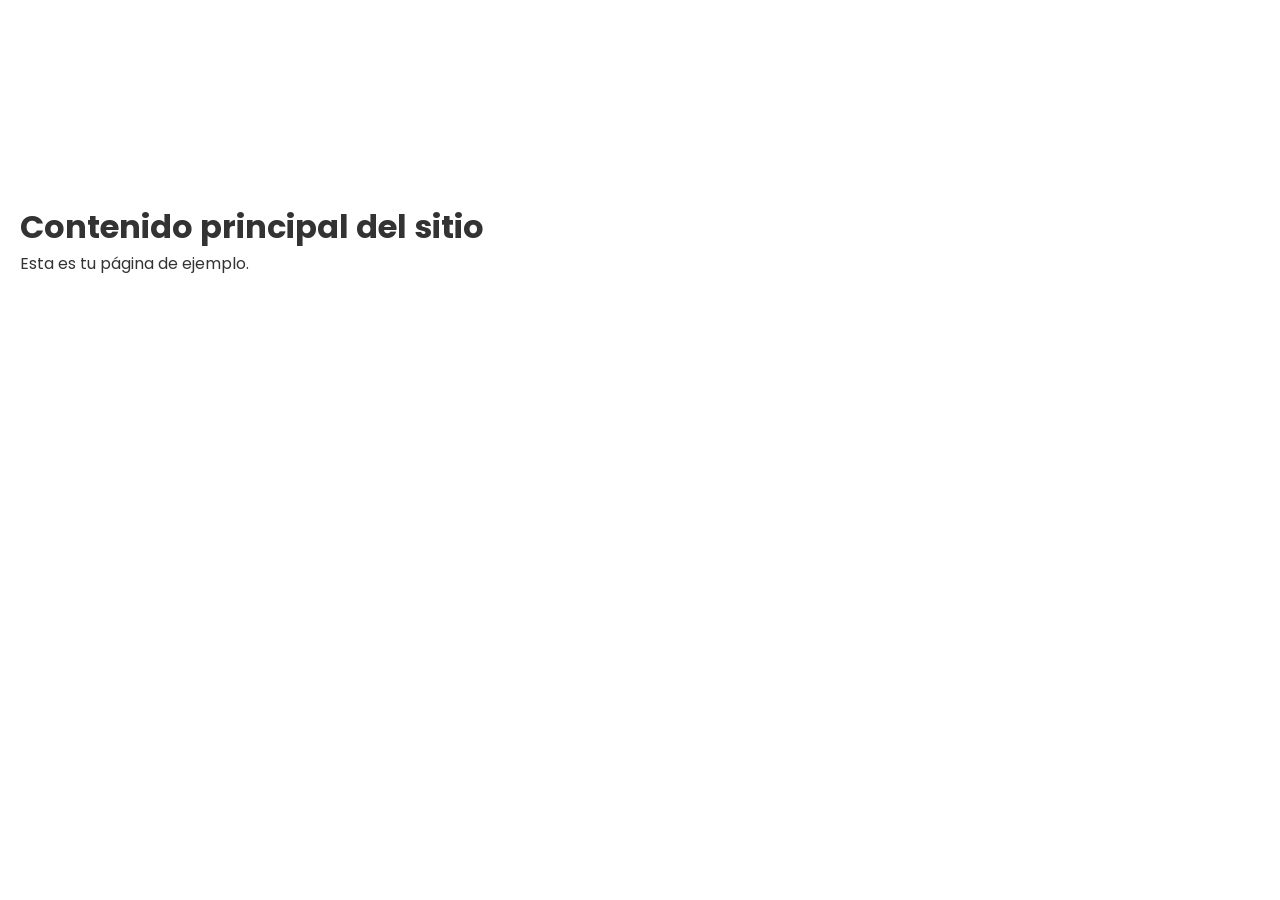
==== index2.html @ afbf04a9 "Create index2.html" ====
<!doctype html>
<html lang="es">
<head>
  <meta charset="utf-8" />
  <meta name="viewport" content="width=device-width,initial-scale=1" />
  <title>MiBlog LED</title>

  <link href="https://fonts.googleapis.com/css2?family=Poppins:wght@400;500;600;700&display=swap" rel="stylesheet">
  <link rel="stylesheet" href="es/web/barra.css">
</head>
<body>

  <!-- Aquí se insertará la barra -->
  <div id="barra-container"></div>

  <main style="padding:80px 20px;color:#333;">
    <h1>Contenido principal del sitio</h1>
    <p>Esta es tu página de ejemplo.</p>
  </main>

  <script src="es/web/barra.js"></script>
</body>
</html>
---- es/web/barra.css ----
:root{
  --bg: linear-gradient(to right, #FF5757, #8C52FF);
  --light:#fff;
  --hoverText:#fff;
  --transition:0.25s;
}
*{box-sizing:border-box;margin:0;padding:0}
body{
  font-family:"Poppins", sans-serif;
  background:#fff;
  color:var(--light);
}

/* HEADER */
.header{
  position:relative;
  top:0;
  display:flex;
  align-items:center;
  justify-content:space-between;
  padding:20px 28px 26px;
  background:var(--bg);
  z-index:1000;
  transition:all 0.4s ease;
}

/* CLASE FIJA */
.header.fixed{
  position:fixed;
  top:0;
  left:0;
  width:100%;
  box-shadow:0 4px 20px rgba(0,0,0,0.4);
  animation:fadeSlideDown .4s ease forwards;
}
@keyframes fadeSlideDown{
  from{transform:translateY(-100%);opacity:0;}
  to{transform:translateY(0);opacity:1;}
}

/* LÍNEA LED */
.header::after{
  content:"";
  position:absolute;
  bottom:0;
  left:0;
  width:100%;
  height:4px;
  background:linear-gradient(90deg,#00ffff,#ff00ff,#00ffff);
  background-size:200% 100%;
  animation:ledBar 3s linear infinite;
}
@keyframes ledBar{
  0%{background-position:0% 0;}
  100%{background-position:200% 0;}
}

/* LOGO */
.brand{
  font-weight:700;
  font-size:1.5rem;
  color:var(--hoverText);
}

/* NAV PRINCIPAL */
.navlinks{
  display:none;
  align-items:center;
  gap:50px;
}
.navlinks li{
  list-style:none;
  position:relative;
}
.navlinks button{
  background:none;
  border:none;
  color:var(--light);
  font-weight:600;
  cursor:pointer;
  display:flex;
  align-items:center;
  gap:6px;
  font-size:1.15rem;
  position:relative;
  transition:color var(--transition);
}
@media(min-width:720px){
  .navlinks button:hover{color:var(--hoverText);}
}

/* ICONO CHEVRON */
.chevron{
  width:20px;
  height:20px;
  stroke:currentColor;
  stroke-width:2;
  transition:transform 0.35s cubic-bezier(.4,1.4,.4,1);
}
.chevron.open{
  transform:rotate(180deg);
}

/* 🔹 MÓVIL: por defecto hacia abajo */
@media(max-width:719px){
  .mobile-toggle .chevron{
    transform:rotate(0deg); /* cerrado = V normal */
  }
  .mobile-toggle.open .chevron{
    transform:rotate(180deg); /* abierto = V invertida */
  }
}

/* BANDERAS */
.flag{
  width:22px;
  height:22px;
  border-radius:50%;
  object-fit:cover;
}

/* SUBMENÚ ESCRITORIO */
.submenu{
  display:none;
  position:absolute;
  top:120%;
  margin-top:16px;
  left:0;
  background:var(--bg);
  border-radius:10px;
  padding:0;
  min-width:200px;
  box-shadow:0 0 30px rgba(0,0,0,0.4);
  z-index:-1;
  animation:fadeSlide .25s ease forwards;
}
@keyframes fadeSlide{
  from{opacity:0;transform:translateY(-6px);}
  to{opacity:1;transform:translateY(0);}
}
.submenu a{
  display:flex;
  align-items:center;
  gap:8px;
  padding:10px 18px;
  color:#fff;
  text-decoration:none;
  font-weight:500;
  transition:transform var(--transition);
}
@media(min-width:720px){
  .submenu a:hover{
    background:none;
    transform:scale(1.05);
    color:inherit;
  }
}

/* HAMBURGUESA */
.actions{display:flex;align-items:center;}
.hamburger{
  width:30px;
  height:22px;
  cursor:pointer;
  border:0;
  background:transparent;
  display:flex;
  flex-direction:column;
  justify-content:space-between;
}
.hamburger span{
  display:block;
  height:3px;
  width:100%;
  background:#fff;
  border-radius:2px;
  transition:all 0.3s ease;
}
.hamburger.active span:nth-child(1){transform:rotate(45deg) translate(5px,5px);}
.hamburger.active span:nth-child(2){opacity:0;}
.hamburger.active span:nth-child(3){transform:rotate(-45deg) translate(5px,-5px);}

/* MENÚ MÓVIL */
#menuList{
  display:none;
  position:fixed;
  top:0;
  left:0;
  width:100%;
  height:100vh;
  background:var(--bg);
  padding:90px 20px 40px;
  overflow-y:auto;
  z-index:900;
}
#menuList ul{list-style:none;}
#menuList button{
  width:100%;
  background:none;
  border:none;
  display:flex;
  align-items:center;
  justify-content:space-between;
  padding:14px 0;
  color:#fff;
  font-weight:600;
  font-size:1.1rem;
  cursor:pointer;
  transition:all var(--transition);
}
#menuList button:hover{color:#fff;}

/* SUBMENÚ MÓVIL */
.mobile-submenu{
  display:none;
  padding-left:16px;
  border-left:2px solid rgba(255,255,255,0.4);
}
.mobile-submenu a{
  display:flex;
  align-items:center;
  gap:8px;
  color:#fff;
  padding:6px 0;
  text-decoration:none;
  transition:color var(--transition);
}
.mobile-submenu a:hover{color:#fff;}

/* --- ESCRITORIO --- */
@media(min-width:720px){
  .navlinks{display:flex;}
  .header{
    justify-content:center;
    padding:22px 50px 28px;
  }
  .brand{
    position:absolute;
    left:36px;
    color:#fff;
  }
  .actions{display:none !important;}
  #menuList{display:none !important;}
}
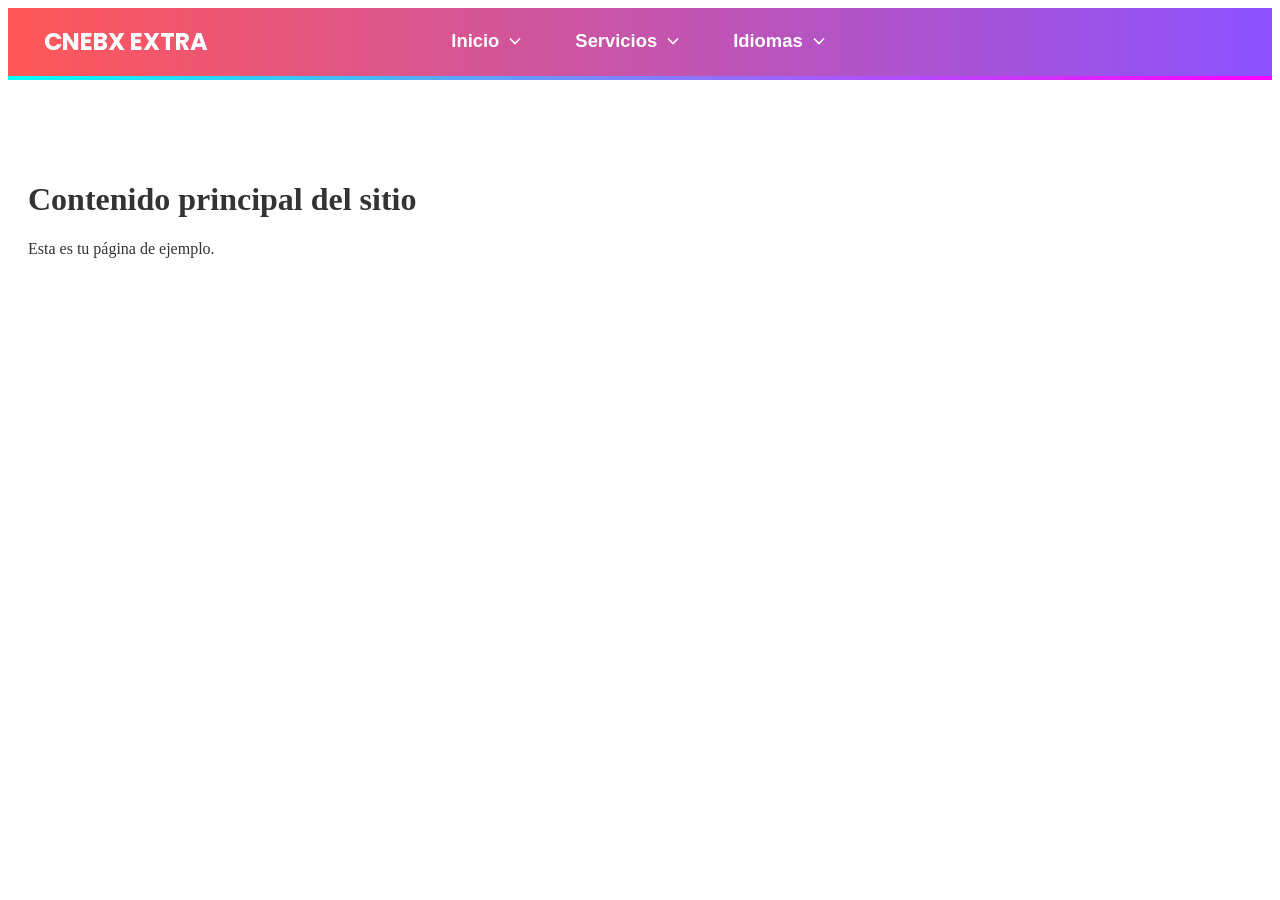
==== commit ca4db381: "Update index2.html" ====
--- a/index2.html
+++ b/index2.html
@@ -6,7 +6,7 @@
   <title>MiBlog LED</title>
 
   <link href="https://fonts.googleapis.com/css2?family=Poppins:wght@400;500;600;700&display=swap" rel="stylesheet">
-  <link rel="stylesheet" href="es/web/barra.css">
+  <link rel="stylesheet" href="/conf/barra.css">
 </head>
 <body>
 
@@ -18,6 +18,6 @@
     <p>Esta es tu página de ejemplo.</p>
   </main>
 
-  <script src="es/web/barra.js"></script>
+  <script src="/conf/barra.js"></script>
 </body>
 </html>
--- a/conf/barra.css
+++ b/conf/barra.css
@@ -0,0 +1,248 @@
+#cnebbarra {
+  --bg: linear-gradient(to right, #FF5757, #8C52FF);
+  --light: #fff;
+  --hoverText: #fff;
+  --transition: 0.25s;
+  font-family: "Poppins", sans-serif;
+  color: var(--light);
+}
+
+#cnebbarra * {
+  box-sizing: border-box;
+  margin: 0;
+  padding: 0;
+}
+
+/* HEADER */
+#cnebbarra .header {
+  position: relative;
+  top: 0;
+  display: flex;
+  align-items: center;
+  justify-content: space-between;
+  padding: 20px 28px 26px;
+  background: var(--bg);
+  z-index: 1000;
+  transition: all 0.4s ease;
+}
+
+#cnebbarra .header.fixed {
+  position: fixed;
+  top: 0;
+  left: 0;
+  width: 100%;
+  box-shadow: 0 4px 20px rgba(0,0,0,0.4);
+  animation: cneb-fadeSlideDown .4s ease forwards;
+}
+
+@keyframes cneb-fadeSlideDown {
+  from { transform: translateY(-100%); opacity: 0; }
+  to { transform: translateY(0); opacity: 1; }
+}
+
+/* LÍNEA LED */
+#cnebbarra .header::after {
+  content: "";
+  position: absolute;
+  bottom: 0;
+  left: 0;
+  width: 100%;
+  height: 4px;
+  background: linear-gradient(90deg, #00ffff, #ff00ff, #00ffff);
+  background-size: 200% 100%;
+  animation: cneb-ledBar 3s linear infinite;
+}
+
+@keyframes cneb-ledBar {
+  0% { background-position: 0% 0; }
+  100% { background-position: 200% 0; }
+}
+
+/* LOGO */
+#cnebbarra .brand {
+  font-weight: 700;
+  font-size: 1.5rem;
+  color: var(--hoverText);
+}
+
+/* NAV PRINCIPAL */
+#cnebbarra .navlinks {
+  display: none;
+  align-items: center;
+  gap: 50px;
+}
+
+#cnebbarra .navlinks li {
+  list-style: none;
+  position: relative;
+}
+
+#cnebbarra .navlinks button {
+  background: none;
+  border: none;
+  color: var(--light);
+  font-weight: 600;
+  cursor: pointer;
+  display: flex;
+  align-items: center;
+  gap: 6px;
+  font-size: 1.15rem;
+  position: relative;
+  transition: color var(--transition);
+}
+
+@media (min-width: 720px) {
+  #cnebbarra .navlinks button:hover { color: var(--hoverText); }
+}
+
+/* ICONO CHEVRON */
+#cnebbarra .chevron {
+  width: 20px;
+  height: 20px;
+  stroke: currentColor;
+  stroke-width: 2;
+  transition: transform 0.35s cubic-bezier(.4,1.4,.4,1);
+}
+#cnebbarra .chevron.open { transform: rotate(180deg); }
+
+@media (max-width: 719px) {
+  #cnebbarra .mobile-toggle .chevron { transform: rotate(0deg); }
+  #cnebbarra .mobile-toggle.open .chevron { transform: rotate(180deg); }
+}
+
+/* BANDERAS */
+#cnebbarra .flag {
+  width: 22px;
+  height: 22px;
+  border-radius: 50%;
+  object-fit: cover;
+}
+
+/* SUBMENÚ ESCRITORIO */
+#cnebbarra .submenu {
+  display: none;
+  position: absolute;
+  top: 120%;
+  margin-top: 16px;
+  left: 0;
+  background: var(--bg);
+  border-radius: 10px;
+  padding: 0;
+  min-width: 200px;
+  box-shadow: 0 0 30px rgba(0,0,0,0.4);
+  z-index: -1;
+  animation: cneb-fadeSlide .25s ease forwards;
+}
+
+@keyframes cneb-fadeSlide {
+  from { opacity: 0; transform: translateY(-6px); }
+  to { opacity: 1; transform: translateY(0); }
+}
+
+#cnebbarra .submenu a {
+  display: flex;
+  align-items: center;
+  gap: 8px;
+  padding: 10px 18px;
+  color: #fff;
+  text-decoration: none;
+  font-weight: 500;
+  transition: transform var(--transition);
+}
+
+@media (min-width: 720px) {
+  #cnebbarra .submenu a:hover {
+    background: none;
+    transform: scale(1.05);
+    color: inherit;
+  }
+}
+
+/* HAMBURGUESA */
+#cnebbarra .actions { display: flex; align-items: center; }
+
+#cnebbarra .hamburger {
+  width: 30px;
+  height: 22px;
+  cursor: pointer;
+  border: 0;
+  background: transparent;
+  display: flex;
+  flex-direction: column;
+  justify-content: space-between;
+}
+#cnebbarra .hamburger span {
+  display: block;
+  height: 3px;
+  width: 100%;
+  background: #fff;
+  border-radius: 2px;
+  transition: all 0.3s ease;
+}
+#cnebbarra .hamburger.active span:nth-child(1){transform:rotate(45deg) translate(5px,5px);}
+#cnebbarra .hamburger.active span:nth-child(2){opacity:0;}
+#cnebbarra .hamburger.active span:nth-child(3){transform:rotate(-45deg) translate(5px,-5px);}
+
+/* MENÚ MÓVIL */
+#cnebbarra #menuList {
+  display: none;
+  position: fixed;
+  top: 0;
+  left: 0;
+  width: 100%;
+  height: 100vh;
+  background: var(--bg);
+  padding: 90px 20px 40px;
+  overflow-y: auto;
+  z-index: 900;
+}
+
+#cnebbarra #menuList ul { list-style: none; }
+#cnebbarra #menuList button {
+  width: 100%;
+  background: none;
+  border: none;
+  display: flex;
+  align-items: center;
+  justify-content: space-between;
+  padding: 14px 0;
+  color: #fff;
+  font-weight: 600;
+  font-size: 1.1rem;
+  cursor: pointer;
+  transition: all var(--transition);
+}
+#cnebbarra #menuList button:hover { color: #fff; }
+
+/* SUBMENÚ MÓVIL */
+#cnebbarra .mobile-submenu {
+  display: none;
+  padding-left: 16px;
+  border-left: 2px solid rgba(255,255,255,0.4);
+}
+#cnebbarra .mobile-submenu a {
+  display: flex;
+  align-items: center;
+  gap: 8px;
+  color: #fff;
+  padding: 6px 0;
+  text-decoration: none;
+  transition: color var(--transition);
+}
+#cnebbarra .mobile-submenu a:hover { color: #fff; }
+
+/* --- ESCRITORIO --- */
+@media (min-width: 720px) {
+  #cnebbarra .navlinks { display: flex; }
+  #cnebbarra .header {
+    justify-content: center;
+    padding: 22px 50px 28px;
+  }
+  #cnebbarra .brand {
+    position: absolute;
+    left: 36px;
+    color: #fff;
+  }
+  #cnebbarra .actions { display: none !important; }
+  #cnebbarra #menuList { display: none !important; }
+}
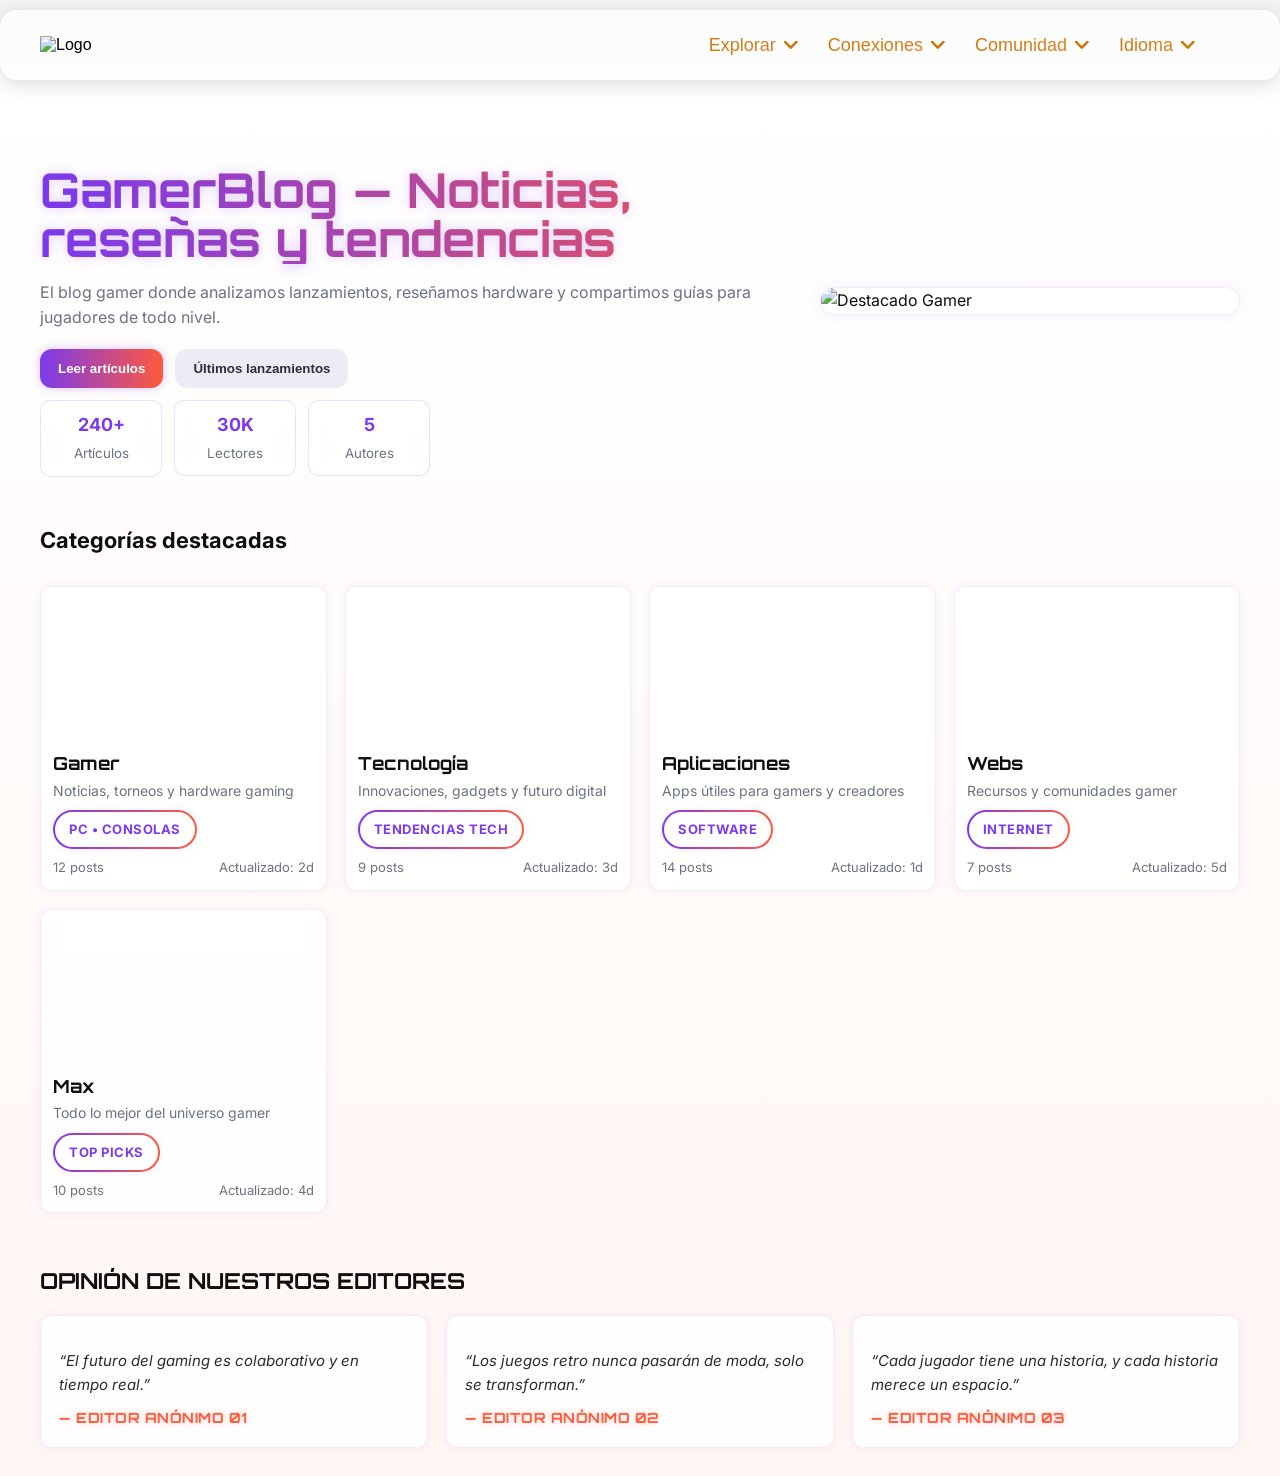
==== commit 607147f1: "Rename index2,html to index2.html" ====
--- a/index2.html
+++ b/index2.html
@@ -2,22 +2,341 @@
 <html lang="es">
 <head>
   <meta charset="utf-8" />
-  <meta name="viewport" content="width=device-width,initial-scale=1" />
-  <title>MiBlog LED</title>
-
-  <link href="https://fonts.googleapis.com/css2?family=Poppins:wght@400;500;600;700&display=swap" rel="stylesheet">
-  <link rel="stylesheet" href="/conf/barra.css">
+  <meta name="viewport" content="width=device-width, initial-scale=1" />
+  <title>GamerBlog — Inicio</title>
+  <link href="https://fonts.googleapis.com/css2?family=Orbitron:wght@400;700&family=Inter:wght@300;400;600&display=swap" rel="stylesheet">
+ <link rel="stylesheet" href="conf/barra.css">
+  <link rel="stylesheet" href="https://cdnjs.cloudflare.com/ajax/libs/font-awesome/6.0.0-beta3/css/all.min.css">
+  <style>
+
+
+#c01 {
+  --bg:#ffffff;
+  --card:rgba(255,255,255,0.85);
+  --accent-a:#7c3aed;
+  --accent-b:#ff5a3c;
+  --muted:#6b7280;
+  --text:#0f0f10;
+  font-family:Inter,system-ui,Arial,sans-serif;
+  background:linear-gradient(180deg,#ffffff 0%,#fff6f3 100%);
+  color:var(--text);
+  line-height:1.6;
+  position:relative;
+  overflow-x:hidden;
+  box-sizing:border-box;
+  padding:28px;
+
+}
+
+/* brillos gamer */
+#c01::before,
+#c01::after {
+  content:"";
+  position:absolute;
+ 
+  filter:blur(90px);
+  z-index:0;
+}
+#c01::before {
+  top:-100px;
+  left:-100px;
+  background:radial-gradient(circle at center,rgba(255,90,60,0.25),transparent 70%);
+}
+#c01::after {
+  bottom:-100px;
+  right:-100px;
+  background:radial-gradient(circle at center,rgba(124,58,237,0.25),transparent 70%);
+}
+
+/* estructura */
+#c01 a{text-decoration:none;color:inherit}
+#c01 .container{
+  max-width:1200px;
+  margin:0 auto;
+  position:relative;
+  z-index:1;
+}
+
+/* HERO */
+#c01 .hero{
+  display:grid;
+  grid-template-columns:1fr 420px;
+  gap:28px;
+  align-items:center;
+  padding:28px 0;
+}
+#c01 .hero-left h1{
+  font-family:Orbitron, Inter, sans-serif;
+  font-size:48px;
+  line-height:1.02;
+  margin-bottom:12px;
+  background:linear-gradient(90deg,var(--accent-a),var(--accent-b));
+  -webkit-background-clip:text;
+  background-clip:text;
+  color:transparent;
+  text-shadow:0 0 12px rgba(124,58,237,0.25);
+}
+#c01 .hero-left p{margin-bottom:18px;color:var(--muted);font-size:16px}
+#c01 .cta-row{display:flex;gap:12px}
+#c01 .btn{
+  padding:12px 18px;
+  border-radius:12px;
+  font-weight:600;
+  cursor:pointer;
+  border:none;
+  transition:0.3s;
+}
+#c01 .btn-primary{
+  background-image:linear-gradient(90deg,var(--accent-a),var(--accent-b));
+  color:white;
+  box-shadow:0 0 10px rgba(124,58,237,0.3);
+}
+#c01 .btn-primary:hover{opacity:0.95;transform:translateY(-2px)}
+#c01 .btn-ghost{
+  background:#ececf5;
+  color:#2d2d33;
+}
+#c01 .btn-ghost:hover{background:#e2e2f0}
+
+#c01 .card-hero{
+  background:var(--card);
+  border-radius:16px;
+  overflow:hidden;
+  border:1px solid rgba(124,58,237,0.1);
+  box-shadow:0 0 16px rgba(124,58,237,0.08);
+  backdrop-filter:blur(8px);
+}
+#c01 .card-hero img{
+  width:100%;
+  height:100%;
+  object-fit:cover;
+  display:block;
+}
+
+#c01 .stats{
+  display:flex;
+  gap:12px;
+  color:var(--muted);
+  margin-top:12px;
+}
+#c01 .stat{
+  background:rgba(255,255,255,0.75);
+  padding:10px;
+  border-radius:10px;
+  min-width:100px;
+  text-align:center;
+  border:1px solid rgba(124,58,237,0.15);
+  backdrop-filter:blur(8px);
+}
+#c01 .stat b{display:block;font-size:18px;color:var(--accent-a)}
+
+/* GRID CATEGORÍAS */
+#c01 .grid{
+  display:grid;
+  grid-template-columns:repeat(auto-fit,minmax(250px,1fr));
+  gap:18px;
+  margin-top:28px;
+}
+#c01 .card{
+  background:var(--card);
+  border-radius:12px;
+  padding:12px;
+  overflow:hidden;
+  border:1px solid rgba(124,58,237,0.1);
+  transition:0.3s;
+  box-shadow:0 0 8px rgba(124,58,237,0.08);
+  backdrop-filter:blur(8px);
+}
+#c01 .card:hover{
+  transform:translateY(-4px);
+  box-shadow:0 0 20px rgba(124,58,237,0.15);
+}
+#c01 .card .thumb{
+  height:140px;
+  border-radius:10px;
+  background-size:cover;
+  background-position:center;
+  margin-bottom:10px;
+}
+#c01 .card h3{
+  margin:6px 0 2px;
+  font-size:18px;
+  font-family:Orbitron, Inter, sans-serif;
+  color:var(--text);
+}
+#c01 .subtitle{font-size:14px;color:var(--muted)}
+
+#c01 .tag {
+  font-size:13px;
+  padding:7px 14px;
+  border-radius:999px;
+  background:#fff;
+  border:2px solid transparent;
+  background-image:
+    linear-gradient(#fff, #fff),
+    linear-gradient(90deg, var(--accent-a), var(--accent-b));
+  background-origin:border-box;
+  background-clip:padding-box, border-box;
+  color:var(--accent-a);
+  display:inline-block;
+  margin-top:8px;
+  font-weight:700;
+  letter-spacing:0.5px;
+  text-transform:uppercase;
+  box-shadow:0 0 10px rgba(124,58,237,0.08);
+}
+#c01 .tag:hover {
+  transform:none;
+  color:var(--accent-a);
+}
+
+#c01 .meta{
+  display:flex;
+  justify-content:space-between;
+  align-items:center;
+  color:var(--muted);
+  font-size:13px;
+  margin-top:8px;
+}
+
+/* OPINIONES */
+#c01 .opiniones{
+  margin-top:50px;
+}
+#c01 .opiniones h2{
+  font-size:22px;
+  margin-bottom:16px;
+  font-weight:700;
+  text-transform:uppercase;
+  font-family:Orbitron, Inter, sans-serif;
+  color:var(--text);
+}
+#c01 .opiniones-grid{
+  display:grid;
+  grid-template-columns:repeat(auto-fit,minmax(250px,1fr));
+  gap:18px;
+}
+#c01 .op-card{
+  background:var(--card);
+  padding:18px;
+  border-radius:12px;
+  border:1px solid rgba(124,58,237,0.1);
+  box-shadow:0 0 10px rgba(124,58,237,0.08);
+  transition:0.3s;
+  backdrop-filter:blur(8px);
+}
+#c01 .op-card:hover{
+  transform:translateY(-4px);
+  box-shadow:0 0 20px rgba(124,58,237,0.15);
+}
+#c01 .op-card p{
+  font-size:15px;
+  color:#2b2b2b;
+  margin-bottom:10px;
+  font-style:italic;
+}
+#c01 .op-name{
+  font-weight:700;
+  font-family:Orbitron, Inter, sans-serif;
+  color:var(--accent-b);
+  font-size:14px;
+  letter-spacing:0.5px;
+  text-transform:uppercase;
+  text-shadow:0 0 6px rgba(255,90,60,0.3);
+}
+
+@media (max-width:980px){
+  #c01 .hero{grid-template-columns:1fr}
+}
+  </style>
 </head>
 <body>
-
-  <!-- Aquí se insertará la barra -->
-  <div id="barra-container"></div>
-
-  <main style="padding:80px 20px;color:#333;">
-    <h1>Contenido principal del sitio</h1>
-    <p>Esta es tu página de ejemplo.</p>
-  </main>
-
-  <script src="/conf/barra.js"></script>
+    <div id="miHeaderNav"></div>
+  <div id="c01">
+    <div class="container">
+      <!-- HERO -->
+      <section class="hero">
+        <div class="hero-left">
+          <h1>GamerBlog — Noticias, reseñas y tendencias</h1>
+          <p>El blog gamer donde analizamos lanzamientos, reseñamos hardware y compartimos guías para jugadores de todo nivel.</p>
+          <div class="cta-row">
+            <button class="btn btn-primary">Leer artículos</button>
+            <button class="btn btn-ghost">Últimos lanzamientos</button>
+          </div>
+          <div class="stats">
+            <div class="stat"><b>240+</b><small>Artículos</small></div>
+            <div class="stat"><b>30K</b><small>Lectores</small></div>
+            <div class="stat"><b>5</b><small>Autores</small></div>
+          </div>
+        </div>
+        <aside class="card-hero">
+          <img src="https://images.unsplash.com/photo-1619682817481-1b3f91f5c632?q=80&w=1200&auto=format&fit=crop" alt="Destacado Gamer">
+        </aside>
+      </section>
+
+      <!-- CATEGORÍAS -->
+      <section>
+        <h2 style="font-size:22px;font-weight:700">Categorías destacadas</h2>
+        <div class="grid">
+          <article class="card">
+            <div class="thumb" style="background-image:url('https://images.unsplash.com/photo-1603791440384-56cd371ee9a7?q=80&w=1200&auto=format&fit=crop');"></div>
+            <h3><a href="#">Gamer</a></h3>
+            <div class="subtitle">Noticias, torneos y hardware gaming</div>
+            <div class="tag">PC • Consolas</div>
+            <div class="meta"><span>12 posts</span><span>Actualizado: 2d</span></div>
+          </article>
+          <article class="card">
+            <div class="thumb" style="background-image:url('https://images.unsplash.com/photo-1527443154391-507e9dc6c5cc?q=80&w=1200&auto=format&fit=crop');"></div>
+            <h3><a href="#">Tecnología</a></h3>
+            <div class="subtitle">Innovaciones, gadgets y futuro digital</div>
+            <div class="tag">Tendencias Tech</div>
+            <div class="meta"><span>9 posts</span><span>Actualizado: 3d</span></div>
+          </article>
+          <article class="card">
+            <div class="thumb" style="background-image:url('https://images.unsplash.com/photo-1593642532973-d31b6557fa68?q=80&w=1200&auto=format&fit=crop');"></div>
+            <h3><a href="#">Aplicaciones</a></h3>
+            <div class="subtitle">Apps útiles para gamers y creadores</div>
+            <div class="tag">Software</div>
+            <div class="meta"><span>14 posts</span><span>Actualizado: 1d</span></div>
+          </article>
+          <article class="card">
+            <div class="thumb" style="background-image:url('https://images.unsplash.com/photo-1504384308090-c894fdcc538d?q=80&w=1200&auto=format&fit=crop');"></div>
+            <h3><a href="#">Webs</a></h3>
+            <div class="subtitle">Recursos y comunidades gamer</div>
+            <div class="tag">Internet</div>
+            <div class="meta"><span>7 posts</span><span>Actualizado: 5d</span></div>
+          </article>
+          <article class="card">
+            <div class="thumb" style="background-image:url('https://images.unsplash.com/photo-1619682817481-1b3f91f5c632?q=80&w=1200&auto=format&fit=crop');"></div>
+            <h3><a href="#">Max</a></h3>
+            <div class="subtitle">Todo lo mejor del universo gamer</div>
+            <div class="tag">Top Picks</div>
+            <div class="meta"><span>10 posts</span><span>Actualizado: 4d</span></div>
+          </article>
+        </div>
+      </section>
+
+      <!-- OPINIONES -->
+      <section class="opiniones">
+        <h2>Opinión de nuestros editores</h2>
+        <div class="opiniones-grid">
+          <div class="op-card">
+            <p>“El futuro del gaming es colaborativo y en tiempo real.”</p>
+            <div class="op-name">— Editor Anónimo 01</div>
+          </div>
+          <div class="op-card">
+            <p>“Los juegos retro nunca pasarán de moda, solo se transforman.”</p>
+            <div class="op-name">— Editor Anónimo 02</div>
+          </div>
+          <div class="op-card">
+            <p>“Cada jugador tiene una historia, y cada historia merece un espacio.”</p>
+            <div class="op-name">— Editor Anónimo 03</div>
+          </div>
+        </div>
+      </section>
+    </div>
+  </div>
+
+   <script src="conf/barra.js"></script>
 </body>
 </html>
--- a/conf/barra.css
+++ b/conf/barra.css
@@ -1,248 +1,374 @@
-#cnebbarra {
-  --bg: linear-gradient(to right, #FF5757, #8C52FF);
-  --light: #fff;
-  --hoverText: #fff;
-  --transition: 0.25s;
-  font-family: "Poppins", sans-serif;
-  color: var(--light);
-}
-
-#cnebbarra * {
-  box-sizing: border-box;
-  margin: 0;
-  padding: 0;
-}
-
-/* HEADER */
-#cnebbarra .header {
-  position: relative;
-  top: 0;
-  display: flex;
-  align-items: center;
-  justify-content: space-between;
-  padding: 20px 28px 26px;
-  background: var(--bg);
-  z-index: 1000;
-  transition: all 0.4s ease;
-}
-
-#cnebbarra .header.fixed {
-  position: fixed;
-  top: 0;
-  left: 0;
-  width: 100%;
-  box-shadow: 0 4px 20px rgba(0,0,0,0.4);
-  animation: cneb-fadeSlideDown .4s ease forwards;
-}
-
-@keyframes cneb-fadeSlideDown {
-  from { transform: translateY(-100%); opacity: 0; }
-  to { transform: translateY(0); opacity: 1; }
-}
-
-/* LÍNEA LED */
-#cnebbarra .header::after {
-  content: "";
-  position: absolute;
-  bottom: 0;
-  left: 0;
-  width: 100%;
-  height: 4px;
-  background: linear-gradient(90deg, #00ffff, #ff00ff, #00ffff);
-  background-size: 200% 100%;
-  animation: cneb-ledBar 3s linear infinite;
-}
-
-@keyframes cneb-ledBar {
-  0% { background-position: 0% 0; }
-  100% { background-position: 200% 0; }
-}
-
-/* LOGO */
-#cnebbarra .brand {
-  font-weight: 700;
-  font-size: 1.5rem;
-  color: var(--hoverText);
-}
-
-/* NAV PRINCIPAL */
-#cnebbarra .navlinks {
-  display: none;
-  align-items: center;
-  gap: 50px;
-}
-
-#cnebbarra .navlinks li {
-  list-style: none;
-  position: relative;
-}
-
-#cnebbarra .navlinks button {
-  background: none;
-  border: none;
-  color: var(--light);
-  font-weight: 600;
-  cursor: pointer;
-  display: flex;
-  align-items: center;
-  gap: 6px;
-  font-size: 1.15rem;
-  position: relative;
-  transition: color var(--transition);
-}
-
-@media (min-width: 720px) {
-  #cnebbarra .navlinks button:hover { color: var(--hoverText); }
-}
-
-/* ICONO CHEVRON */
-#cnebbarra .chevron {
-  width: 20px;
-  height: 20px;
-  stroke: currentColor;
-  stroke-width: 2;
-  transition: transform 0.35s cubic-bezier(.4,1.4,.4,1);
-}
-#cnebbarra .chevron.open { transform: rotate(180deg); }
-
-@media (max-width: 719px) {
-  #cnebbarra .mobile-toggle .chevron { transform: rotate(0deg); }
-  #cnebbarra .mobile-toggle.open .chevron { transform: rotate(180deg); }
-}
-
-/* BANDERAS */
-#cnebbarra .flag {
-  width: 22px;
-  height: 22px;
-  border-radius: 50%;
-  object-fit: cover;
-}
-
-/* SUBMENÚ ESCRITORIO */
-#cnebbarra .submenu {
-  display: none;
-  position: absolute;
-  top: 120%;
-  margin-top: 16px;
-  left: 0;
-  background: var(--bg);
-  border-radius: 10px;
-  padding: 0;
-  min-width: 200px;
-  box-shadow: 0 0 30px rgba(0,0,0,0.4);
-  z-index: -1;
-  animation: cneb-fadeSlide .25s ease forwards;
-}
-
-@keyframes cneb-fadeSlide {
-  from { opacity: 0; transform: translateY(-6px); }
-  to { opacity: 1; transform: translateY(0); }
-}
-
-#cnebbarra .submenu a {
-  display: flex;
-  align-items: center;
-  gap: 8px;
-  padding: 10px 18px;
-  color: #fff;
-  text-decoration: none;
-  font-weight: 500;
-  transition: transform var(--transition);
-}
-
-@media (min-width: 720px) {
-  #cnebbarra .submenu a:hover {
-    background: none;
-    transform: scale(1.05);
-    color: inherit;
+    /* Estilos generales */
+        body {
+            font-family: 'Roboto', sans-serif;
+            margin: 0;
+            padding: 0;
+            box-sizing: border-box;
+            background-color: #f4f4f4; /* Fondo claro para contraste */
+            margin-top: 0px; /* Evitar que el contenido se superponga a la barra fija */
+        }
+
+        /* Barra de navegación */
+        #b03 .navbar {
+            background-color: rgba(255, 255, 255, 0.7); /* Fondo blanco translúcido */
+            padding: 10px 40px;
+            display: flex;
+            justify-content: space-between;
+            align-items: center;
+            position: relative;
+            top: 10px;
+            border-radius: 17px;
+            height: 50px;
+            z-index: 1000;
+            transition: top 0.3s ease, left 0.3s ease, right 0.3s ease; /* Transición suave */
+            backdrop-filter: blur(8px); /* Efecto difuminado */
+            box-shadow: 0 4px 20px rgba(0, 0, 0, 0.15); /* Sombra sutil */
+        }
+
+        /* Línea sobre la barra con el color del ícono de la hamburguesa */
+        #b03 .navbar-line {
+            height: 3px; /* Altura de la línea */
+            background: linear-gradient(90deg, #c67c12, #e67e22); /* Degradado naranja más oscuro */
+            width: 100%;
+            position: absolute;
+            top: -3px; /* Justo encima de la barra */
+            left: 0;
+            right: 0;
+            z-index: -1; /* Asegura que quede detrás de la barra */
+        }
+
+        /* Barra fija al hacer scroll */
+        #b03 .navbar.fixed {
+            position: fixed;
+            top: 10px;
+            left: 9px;
+            right: 9px;
+            z-index: 1000;
+        }
+
+        /* Logo */
+        #b03 .navbar .logo img {
+            width: 110px;
+            height: auto;
+        }
+
+        /* Estilos de los enlaces de navegación con degradado */
+        #b03 .nav-links {
+            list-style: none;
+            display: flex;
+            margin-right: 30px;
+        }
+
+        #b03 .nav-links li {
+            margin: 0 15px;
+            position: relative;
+        }
+
+        #b03 .nav-links a {
+            background: linear-gradient(90deg, #c67c12, #e67e22); /* Degradado de naranja oscuro */
+            -webkit-background-clip: text;
+            color: transparent;
+            text-decoration: none;
+            font-size: 18px;
+            transition: color 0.3s, transform 0.3s;
+            display: block;
+            cursor: pointer;
+        }
+
+        #b03 .nav-links a:hover {
+            color: #f39c12; /* Naranja cuando se pasa el ratón */
+            transform: scale(1.1); /* Efecto de hover */
+        }
+
+        /* Icono para submenú */
+        #b03 .nav-links li a::after {
+            content: "\f107"; /* Icono de "angle-down" */
+            font-family: "Font Awesome 5 Free";
+            font-weight: 800;
+            font-size: 18px;
+            margin-left: 8px;
+            display: inline-block;
+            color: #c67c12; /* Flecha de color naranja oscuro */
+            transition: transform 0.3s ease;
+        }
+
+        /* Submenú */
+        #b03 .sub-menu {
+            display: none;
+            list-style: none;
+            position: absolute;
+            background-color: rgba(255, 255, 255, 0.9); /* Fondo blanco translúcido */
+            top: 40px;
+            left: -20px;
+            width: 180px;
+            border-radius: 10px;
+            padding: 10px 0;
+            box-shadow: 0 2px 10px rgba(0, 0, 0, 0.1);
+        }
+
+        #b03 .sub-menu li a {
+            padding: 8px;
+            color: #000; /* Color del texto en submenú */
+            font-size: 16px;
+        }
+
+        #b03 .sub-menu li a:hover {
+            border-radius: 10px;
+            background-color: rgba(243, 156, 18, 0.1); /* Color más suave en hover */
+        }
+
+        /* Icono rota al abrir submenú */
+        #b03 .open > a::after {
+            transform: rotate(180deg);
+        }
+
+        /* Quitar icono de subcategorías */
+        #b03 .sub-menu li a::after {
+            content: none;
+        }
+
+        /* Selector de idioma */
+        #b03 .language-selector img {
+            width: 25px;
+            height: 25px;
+            border-radius: 50%;
+            margin-right: 10px;
+            cursor: pointer;
+            transition: transform 0.3s;
+        }
+
+        #b03 .language-selector img:hover {
+            transform: scale(1.1);
+        }
+
+        /* Mostrar submenú */
+        #b03 .open > .sub-menu {
+            display: block;
+        }
+
+        /* Estilos para contenido de prueba */
+        #b03 .content {
+            padding: 50px 20px;
+            height: 2000px; /* Altura para simular scroll */
+        }
+
+        /* Ajustes para el submenú */
+        #b03 .sub-menu li {
+            list-style: none;
+        }
+body.scroll {
+    overflow: hidden;
+}
+@media (max-width: 775px) {
+   #b03 {
+    display: none; /* Esto lo oculta en pantallas grandes */
   }
 }
 
-/* HAMBURGUESA */
-#cnebbarra .actions { display: flex; align-items: center; }
-
-#cnebbarra .hamburger {
-  width: 30px;
-  height: 22px;
-  cursor: pointer;
-  border: 0;
-  background: transparent;
-  display: flex;
-  flex-direction: column;
-  justify-content: space-between;
-}
-#cnebbarra .hamburger span {
-  display: block;
-  height: 3px;
-  width: 100%;
-  background: #fff;
-  border-radius: 2px;
-  transition: all 0.3s ease;
-}
-#cnebbarra .hamburger.active span:nth-child(1){transform:rotate(45deg) translate(5px,5px);}
-#cnebbarra .hamburger.active span:nth-child(2){opacity:0;}
-#cnebbarra .hamburger.active span:nth-child(3){transform:rotate(-45deg) translate(5px,-5px);}
-
-/* MENÚ MÓVIL */
-#cnebbarra #menuList {
-  display: none;
-  position: fixed;
-  top: 0;
-  left: 0;
-  width: 100%;
-  height: 100vh;
-  background: var(--bg);
-  padding: 90px 20px 40px;
-  overflow-y: auto;
-  z-index: 900;
-}
-
-#cnebbarra #menuList ul { list-style: none; }
-#cnebbarra #menuList button {
-  width: 100%;
-  background: none;
-  border: none;
-  display: flex;
-  align-items: center;
-  justify-content: space-between;
-  padding: 14px 0;
-  color: #fff;
-  font-weight: 600;
-  font-size: 1.1rem;
-  cursor: pointer;
-  transition: all var(--transition);
-}
-#cnebbarra #menuList button:hover { color: #fff; }
-
-/* SUBMENÚ MÓVIL */
-#cnebbarra .mobile-submenu {
-  display: none;
-  padding-left: 16px;
-  border-left: 2px solid rgba(255,255,255,0.4);
-}
-#cnebbarra .mobile-submenu a {
-  display: flex;
-  align-items: center;
-  gap: 8px;
-  color: #fff;
-  padding: 6px 0;
-  text-decoration: none;
-  transition: color var(--transition);
-}
-#cnebbarra .mobile-submenu a:hover { color: #fff; }
-
-/* --- ESCRITORIO --- */
-@media (min-width: 720px) {
-  #cnebbarra .navlinks { display: flex; }
-  #cnebbarra .header {
-    justify-content: center;
-    padding: 22px 50px 28px;
+
+
+/* Aislar los estilos para el contenedor con ID 'b40' */
+#b40 .navbar {
+    background-color: rgba(255, 255, 255, 0.7); /* Fondo blanco con opacidad */
+    padding: 10px 20px;
+    display: flex;
+    justify-content: space-between;
+    align-items: center;
+    position: relative;
+    top: 3px;
+    left: 0;
+    right: 0;
+    border-radius: 17px;
+    z-index: 1000;
+    height: 45px;
+    transition: position 0.3s ease;
+    backdrop-filter: blur(8px); /* Difuminado en el fondo */
+    box-shadow: 0 4px 20px rgba(0, 0, 0, 0.15); /* Sombra más pronunciada para dar un look moderno */
+}
+
+/* Línea superior con el color del icono de hamburguesa */
+#b40 .navbar-line {
+    height: 3px; /* Altura de la línea */
+    background: linear-gradient(90deg, #f39c12, #e67e22); /* Degradado naranja igual al icono de la hamburguesa */
+    width: 100%;
+    position: absolute;
+    top: -3px; /* Justo encima de la barra de navegación */
+    left: 0;
+    right: 0;
+    z-index: -1; /* Asegura que quede detrás de la barra */
+}
+
+/* Barra fija al hacer scroll */
+#b40 .navbar.fixed {
+    position: fixed;
+    top: 3px;
+    left: 0;
+    right: 0;
+    z-index: 1000;
+    margin: 0;
+}
+
+#b40 .logo img {
+    width: 110px;
+    height: auto;
+}
+
+/* Icono de hamburguesa */
+#b40 .hamburger {
+    position: relative;
+    width: 30px;
+    height: 22px;
+    cursor: pointer;
+    border: 0;
+    background: transparent;
+    display: flex;
+    flex-direction: column;
+    justify-content: space-between;
+    transition: transform 0.3s ease;
+}
+
+/* Barras de la hamburguesa (degradado naranja en la "X") */
+#b40 .hamburger span {
+    display: block;
+    height: 3px;
+    width: 100%;
+    background: linear-gradient(90deg, #f39c12, #e67e22); /* Degradado naranja */
+    border-radius: 2px;
+    transition: all 0.3s ease;
+}
+
+/* Efecto para transformar la hamburguesa en una X */
+#b40 .hamburger.active span:nth-child(1) {
+    transform: rotate(45deg) translate(5px, 5px);
+}
+
+#b40 .hamburger.active span:nth-child(2) {
+    opacity: 0;
+}
+
+#b40 .hamburger.active span:nth-child(3) {
+    transform: rotate(-45deg) translate(5px, -5px);
+    background: linear-gradient(90deg, #f39c12, #e67e22); /* Degradado naranja */
+}
+
+/* Panel que aparece debajo de la barra */
+#b40 .bottom-panel {
+    display: none;
+    position: absolute;
+    top: 65px;  /* Inicialmente a 80px desde la parte superior de la página */
+    left: 3px;
+    right: 3px;
+    background-color: rgba(255, 255, 255, 0.7); /* Fondo blanco con opacidad */
+    padding: 7px;
+    box-sizing: border-box;
+    z-index: 999;
+    max-height: 80%;
+    overflow-y: auto;
+    border-radius: 10px;
+    transition: top 0.3s ease;
+    backdrop-filter: blur(10px); /* Efecto de difuminado en el fondo */
+    box-shadow: 0 6px 30px rgba(0, 0, 0, 0.15); /* Sombra más fuerte para resaltar el panel */
+}
+
+/* Mostrar el panel cuando está abierto */
+#b40 .bottom-panel.show {
+    display: block;
+    opacity: 0.95; /* Hace el panel ligeramente opaco para darle un toque de visibilidad */
+}
+
+/* Estilo para la navegación dentro del panel */
+#b40 .nav-links {
+    list-style: none;
+    padding: 0;
+    margin: 0;
+    color: black; /* Hacer las letras negras */
+}
+
+#b40 .nav-links li {
+    margin: 10px 0;
+    position: relative;
+}
+
+#b40 .nav-links a {
+    color: black; /* Hacer las letras negras */
+    text-decoration: none;
+    font-size: 18px;
+    padding: 10px;
+    display: block;
+    transition: background-color 0.3s ease;
+}
+
+/* Submenú que se expande */
+#b40 .sub-menu {
+    display: none;
+    list-style: none;
+    padding: 0;
+    margin: 0;
+    background-color: rgba(255, 255, 255, 0.9); /* Fondo blanco translúcido */
+    padding-left: 10px;
+    top: 0px;
+}
+
+#b40 .sub-menu.show {
+    display: block;
+}
+
+#b40 .sub-menu li a {
+    color: black; /* Hacer las letras negras */
+    padding: 4px;
+    font-size: 16px;
+    transition: background-color 0.3s ease;
+}
+
+
+
+/* Estilo para las banderas circulares */
+#b40 .sub-menu li a .flag {
+    width: 20px;
+    height: 20px;
+    border-radius: 50%;
+    margin-right: 10px;
+    vertical-align: middle;
+}
+
+/* Overlay transparente para el menú de la barra */
+#b40 .overlay {
+    display: none;
+    position: fixed;
+    top: 0;
+    left: 0;
+    right: 0;
+    bottom: 0;
+    background-color: rgba(255, 255, 255, 0.7); /* Fondo blanco translúcido */
+    z-index: 500;
+    backdrop-filter: blur(10px); /* Difuminado */
+}
+
+#b40 .overlay.show {
+    display: block;
+}
+
+/* Flecha que rota al abrir o cerrar el submenú */
+#b40 .toggle-submenu i {
+    font-size: 14px; /* Tamaño más pequeño para las flechas */
+    transition: transform 0.3s ease;
+}
+
+#b40 .toggle-submenu.active i {
+    transform: rotate(180deg); /* Rota la flecha */
+}
+
+/* Hacer que los elementos "Idioma", "Inicio", etc. solo actúen como botones, no como enlaces */
+#b40 .toggle-submenu {
+    cursor: pointer;
+}
+
+/* Desactivar el scroll en el body cuando el panel esté abierto */
+body.no-scroll {
+    overflow: hidden;
+}
+@media (min-width: 774px) {
+   #b40 {
+    display: none; /* Esto lo oculta en pantallas grandes */
   }
-  #cnebbarra .brand {
-    position: absolute;
-    left: 36px;
-    color: #fff;
-  }
-  #cnebbarra .actions { display: none !important; }
-  #cnebbarra #menuList { display: none !important; }
-}
+}
